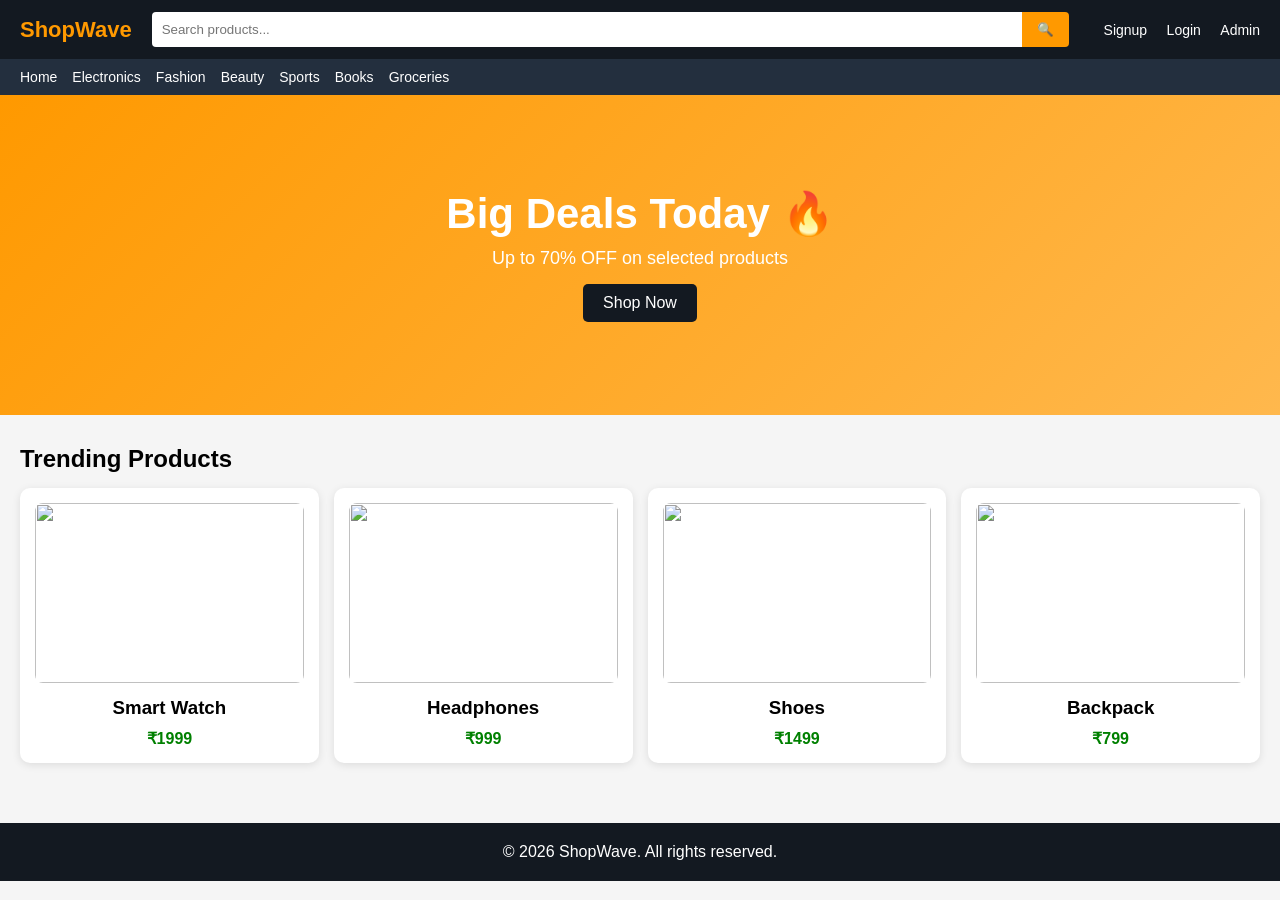
==== index.html @ fa62b559 "first commit" ====
<!DOCTYPE html>
<html lang="en">
<head>
<meta charset="UTF-8">
<title>ShopWave - Modern E-Commerce</title>
<meta name="viewport" content="width=device-width, initial-scale=1.0">

<link rel="stylesheet" href="css/style.css">
</head>

<body>

<!-- ================= TOP NAV ================= -->
<header class="topbar">

  <div class="logo">ShopWave</div>

  <div class="search-box">
    <input type="text" placeholder="Search products...">
    <button>🔍</button>
  </div>

  <div class="nav-links">
    <a href="signup.html">Signup</a>
    <a href="user-login.html">Login</a>
    <a href="admin-login.html">Admin</a>
  </div>

</header>

<!-- ================= CATEGORY BAR ================= -->
<nav class="categories">
  <span>Home</span>
  <span>Electronics</span>
  <span>Fashion</span>
  <span>Beauty</span>
  <span>Sports</span>
  <span>Books</span>
  <span>Groceries</span>
</nav>

<!-- ================= HERO ================= -->
<section class="hero">
  <h1>Big Deals Today 🔥</h1>
  <p>Up to 70% OFF on selected products</p>
  <a href="pages/admin-products.html" class="btn">Shop Now</a>
</section>

<!-- ================= PRODUCTS ================= -->
<section class="section">
  <h2>Trending Products</h2>

  <div class="grid">

    <div class="card">
      <img src="https://via.placeholder.com/300" />
      <h3>Smart Watch</h3>
      <p class="price">₹1999</p>
    </div>

    <div class="card">
      <img src="https://via.placeholder.com/300" />
      <h3>Headphones</h3>
      <p class="price">₹999</p>
    </div>

    <div class="card">
      <img src="https://via.placeholder.com/300" />
      <h3>Shoes</h3>
      <p class="price">₹1499</p>
    </div>

    <div class="card">
      <img src="https://via.placeholder.com/300" />
      <h3>Backpack</h3>
      <p class="price">₹799</p>
    </div>

  </div>
</section>

<!-- ================= FOOTER ================= -->
<footer>
  <p>© 2026 ShopWave. All rights reserved.</p>
</footer>

</body>
</html>
---- css/style.css ----
/* ================= GLOBAL ================= */
* {
  margin: 0;
  padding: 0;
  box-sizing: border-box;
  font-family: Arial, sans-serif;
}

body {
  background: #f5f5f5;
}

/* ================= TOP BAR ================= */
.topbar {
  background: #131921;
  color: white;
  display: flex;
  align-items: center;
  justify-content: space-between;
  padding: 12px 20px;
  position: sticky;
  top: 0;
  z-index: 1000;
}

.logo {
  font-size: 22px;
  font-weight: bold;
  color: #ff9900;
}

/* SEARCH */
.search-box {
  flex: 1;
  margin: 0 20px;
  display: flex;
}

.search-box input {
  width: 100%;
  padding: 10px;
  border: none;
  outline: none;
  border-radius: 4px 0 0 4px;
}

.search-box button {
  padding: 10px 15px;
  border: none;
  background: #ff9900;
  cursor: pointer;
  border-radius: 0 4px 4px 0;
}

/* NAV LINKS */
.nav-links a {
  color: white;
  margin-left: 15px;
  text-decoration: none;
  font-size: 14px;
}

.nav-links a:hover {
  color: #ff9900;
}

/* ================= CATEGORY BAR ================= */
.categories {
  background: #232f3e;
  color: white;
  display: flex;
  gap: 15px;
  padding: 10px 20px;
  overflow-x: auto;
}

.categories span {
  cursor: pointer;
  white-space: nowrap;
  font-size: 14px;
}

.categories span:hover {
  color: #ff9900;
}

/* ================= HERO ================= */
.hero {
  height: 320px;
  background: linear-gradient(135deg, #ff9900, #ffb84d);
  display: flex;
  flex-direction: column;
  justify-content: center;
  align-items: center;
  text-align: center;
  color: white;
}

.hero h1 {
  font-size: 42px;
}

.hero p {
  margin-top: 10px;
  font-size: 18px;
}

.btn {
  margin-top: 15px;
  background: #131921;
  color: white;
  padding: 10px 20px;
  text-decoration: none;
  border-radius: 5px;
}

.btn:hover {
  background: #000;
}

/* ================= PRODUCTS ================= */
.section {
  padding: 30px 20px;
}

.section h2 {
  margin-bottom: 15px;
}

.grid {
  display: grid;
  grid-template-columns: repeat(auto-fit, minmax(220px, 1fr));
  gap: 15px;
}

/* CARD */
.card {
  background: white;
  padding: 15px;
  border-radius: 10px;
  text-align: center;
  box-shadow: 0 2px 8px rgba(0,0,0,0.1);
  transition: 0.3s;
}

.card:hover {
  transform: translateY(-5px);
}

.card img {
  width: 100%;
  height: 180px;
  object-fit: cover;
  border-radius: 8px;
}

.card h3 {
  margin: 10px 0;
}

.price {
  color: green;
  font-weight: bold;
}

/* ================= FOOTER ================= */
footer {
  background: #131921;
  color: white;
  text-align: center;
  padding: 20px;
  margin-top: 30px;
}
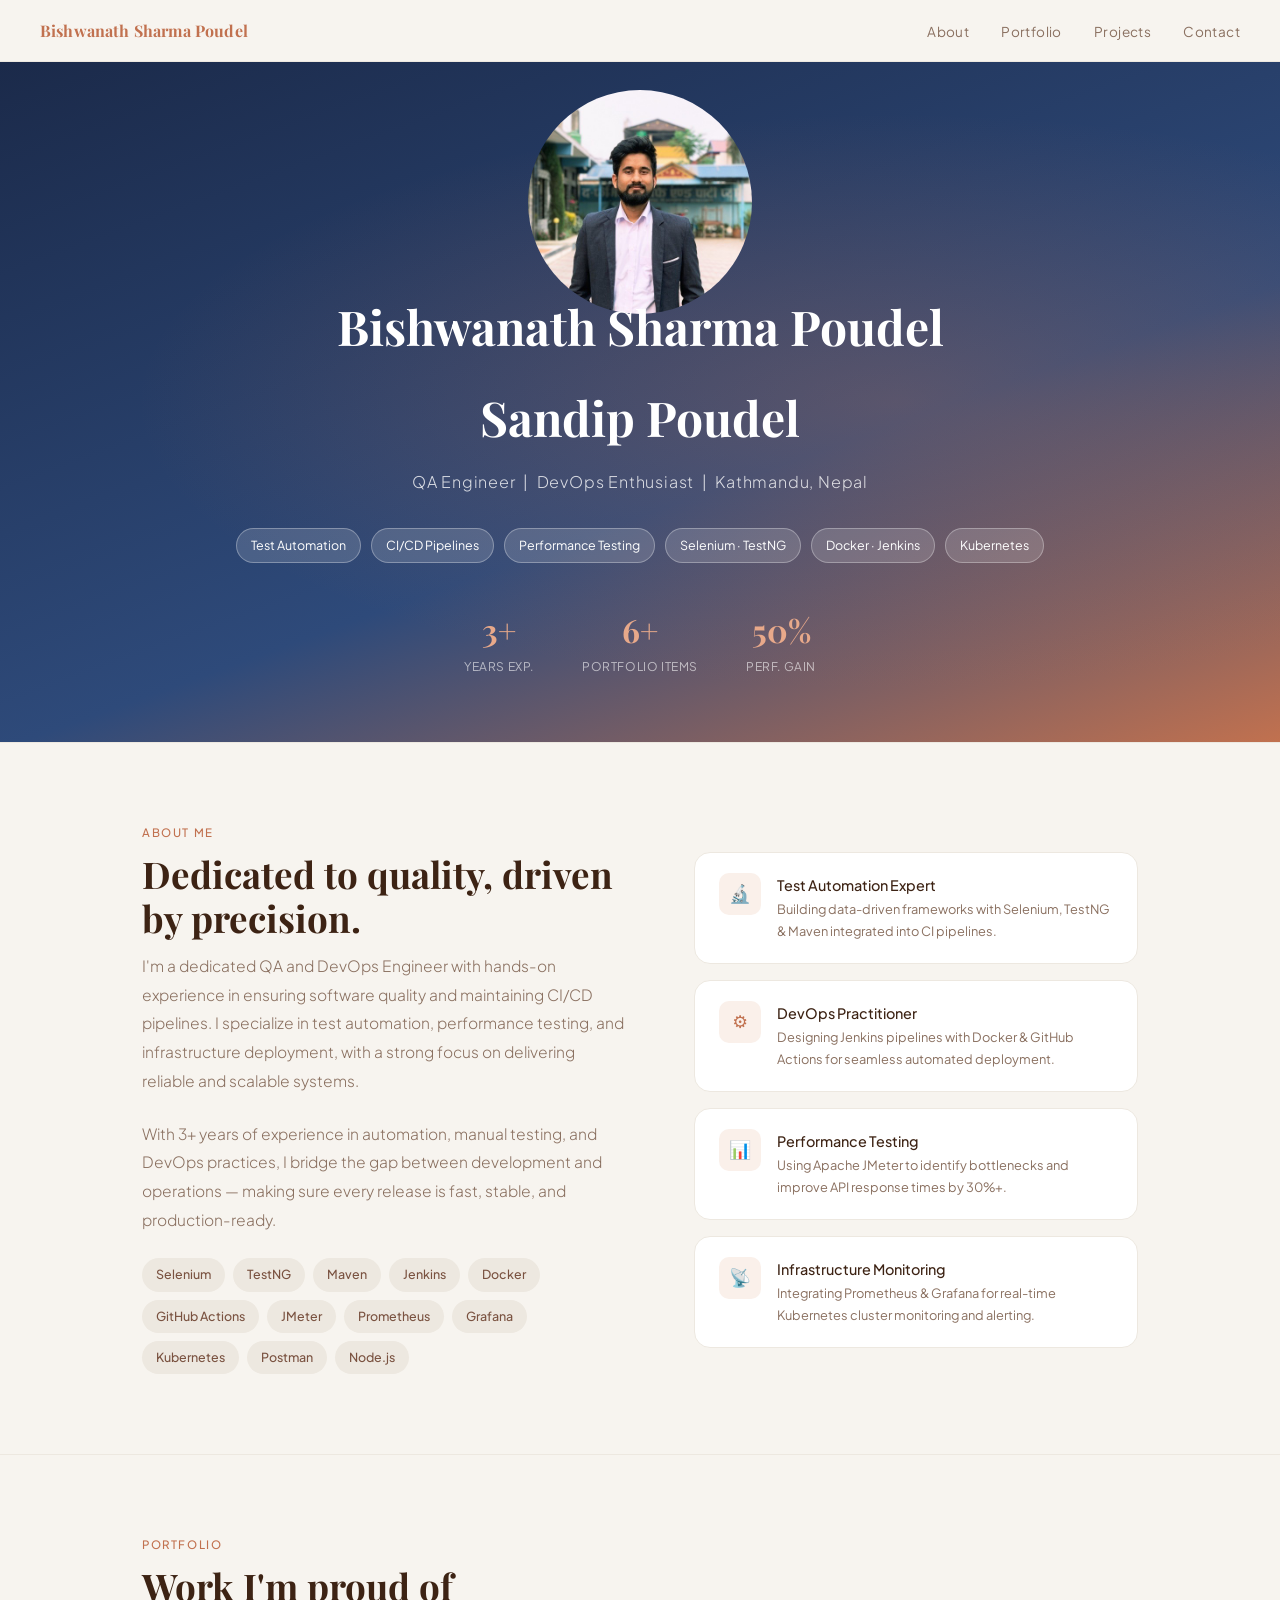
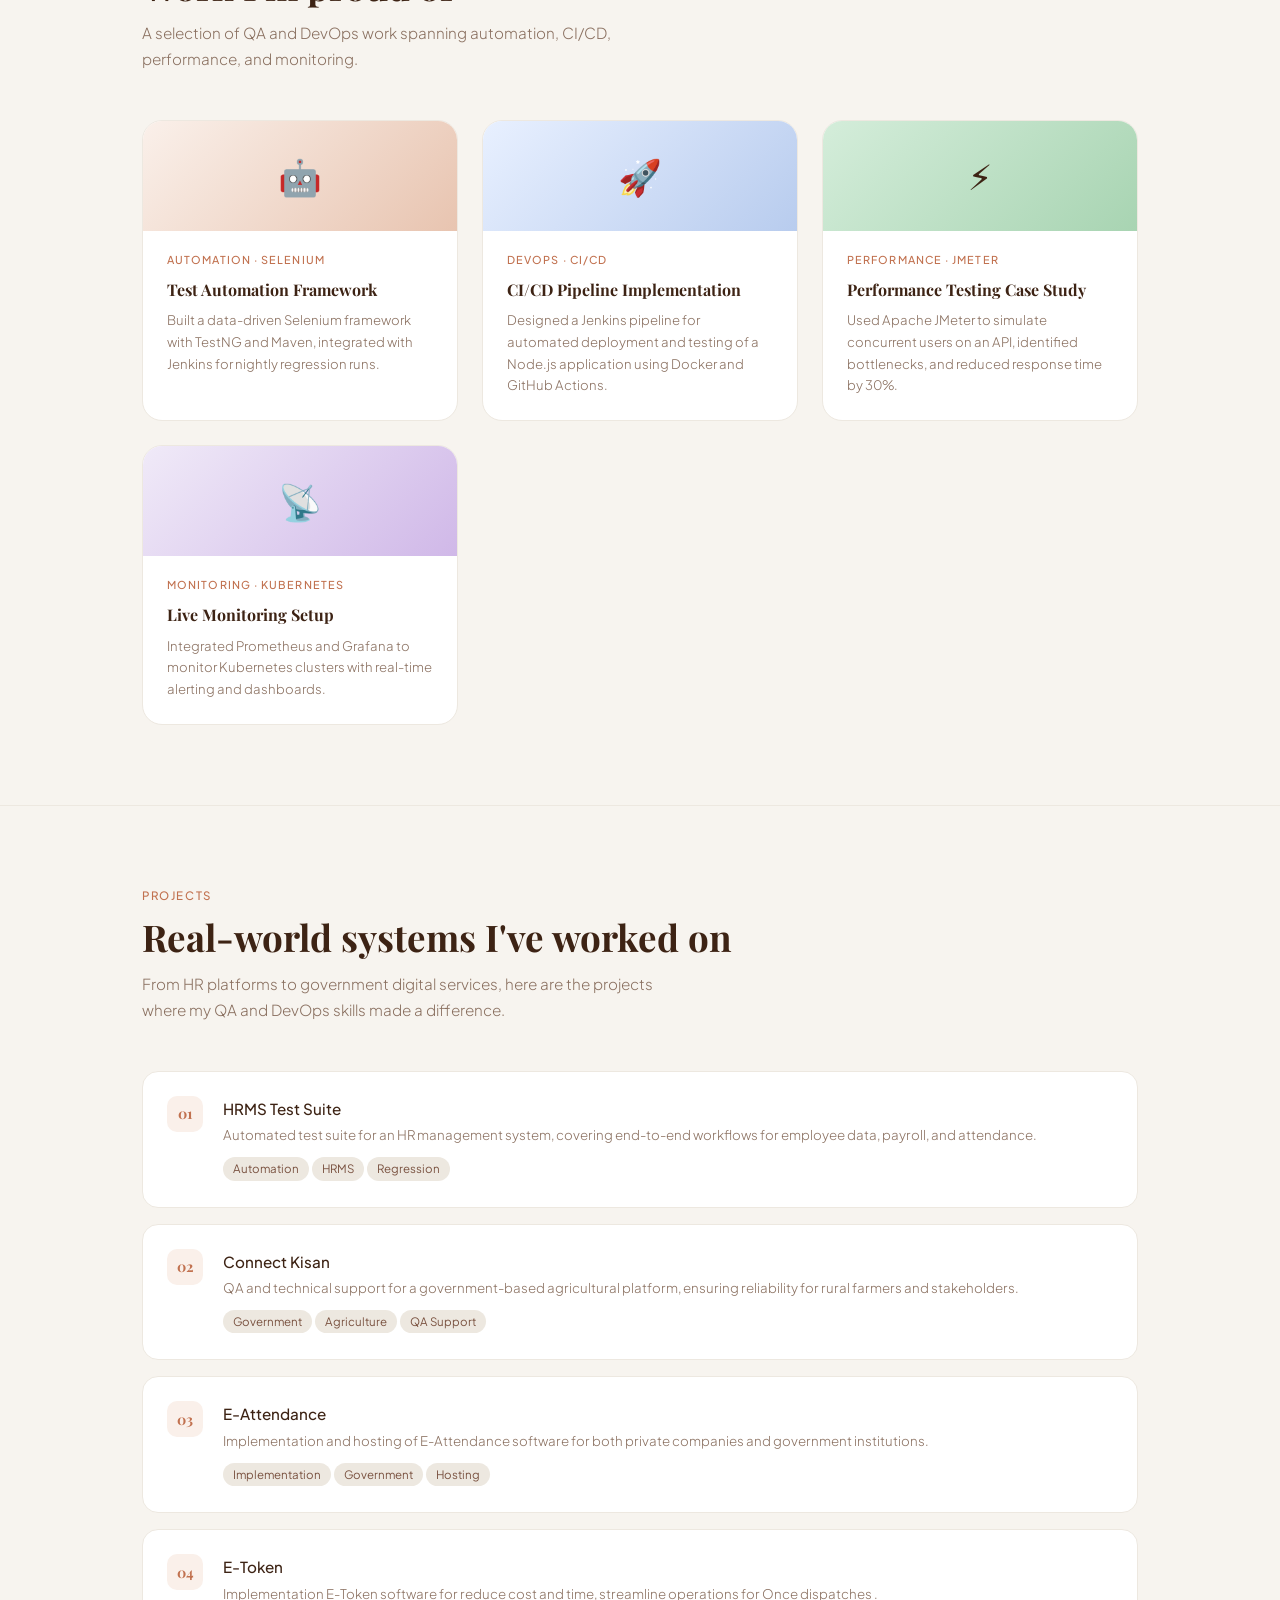
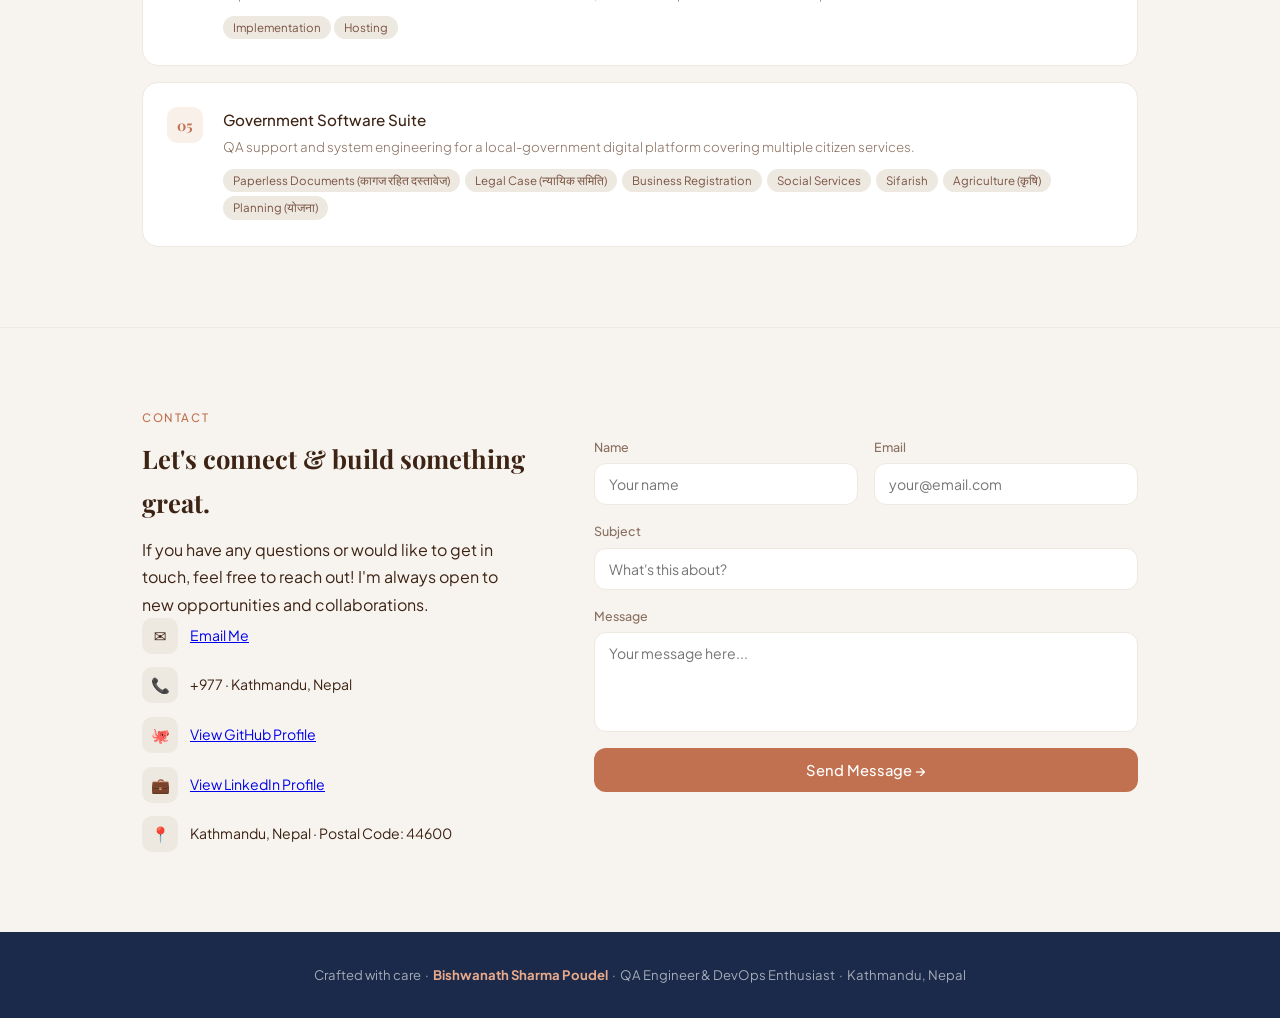
==== commit 986b5e46: "update index" ====
--- a/index.html
+++ b/index.html
@@ -1,87 +1,476 @@
 <!DOCTYPE html>
 <html lang="en">
 <head>
-<meta charset="UTF-8">
-<title>ShopWave - Modern E-Commerce</title>
-<meta name="viewport" content="width=device-width, initial-scale=1.0">
-
-<link rel="stylesheet" href="css/style.css">
+<meta charset="UTF-8"/>
+<meta name="viewport" content="width=device-width, initial-scale=1.0"/>
+<link href="https://fonts.googleapis.com/css2?family=Playfair+Display:wght@500;700&family=Plus+Jakarta+Sans:wght@300;400;500&display=swap" rel="stylesheet"/>
+<style>
+*,*::before,*::after{box-sizing:border-box;margin:0;padding:0;}
+:root{
+  --bg:#F7F4EF;
+  --white:#FFFFFF;
+  --sand:#EDE8E0;
+  --terra:#C1714F;
+  --terra-light:#E8A98A;
+  --terra-pale:#FAF0EA;
+  --brown:#3D2314;
+  --brown-mid:#7A5240;
+  --muted:#8A7060;
+  --green:#3B7A57;
+  --green-light:#D4EDDA;
+  --navy:#1B2A4A;
+  --serif:'Playfair Display',Georgia,serif;
+  --sans:'Plus Jakarta Sans',system-ui,sans-serif;
+}
+html{scroll-behavior:smooth;}
+body{font-family:var(--sans);background:var(--bg);color:var(--brown);line-height:1.7;font-size:16px;}
+
+/* NAV */
+nav{
+  position:sticky;top:0;z-index:100;
+  background:rgba(247,244,239,0.95);
+  backdrop-filter:blur(10px);
+  border-bottom:1px solid var(--sand);
+  display:flex;align-items:center;justify-content:space-between;
+  padding:0 2.5rem;height:62px;
+}
+.nav-logo{font-family:var(--serif);font-size:1rem;color:var(--terra);font-weight:700;letter-spacing:0.01em;}
+.nav-links{display:flex;gap:2rem;list-style:none;}
+.nav-links a{text-decoration:none;color:var(--muted);font-size:0.85rem;font-weight:400;transition:color 0.2s;letter-spacing:0.03em;}
+.nav-links a:hover{color:var(--terra);}
+
+/* HERO */
+.hero{
+  background:linear-gradient(160deg,#1B2A4A 0%,#2E4A7A 60%,#C1714F 100%);
+  color:white;
+  padding:5rem 2rem 4rem;
+  text-align:center;
+  position:relative;
+  overflow:hidden;
+}
+.hero::before{
+  content:'';position:absolute;inset:0;
+  background:radial-gradient(ellipse at 70% 50%, rgba(193,113,79,0.3) 0%, transparent 60%);
+}
+.avatar-ring{
+  width:130px;height:120px;border-radius:50%;
+  background:linear-gradient(135deg,var(--terra),var(--terra-light));
+  display:flex;align-items:center;justify-content:center;
+  margin:0 auto 1.5rem;
+  font-family:var(--serif);font-size:2.8rem;font-weight:700;
+  color:white;
+  border:4px solid rgba(255,255,255,0.3);
+  position:relative;z-index:1;
+}
+.hero h1{
+  font-family:var(--serif);
+  font-size:clamp(2rem,4vw,3rem);
+  font-weight:700;
+  margin-bottom:0.6rem;
+  position:relative;z-index:1;
+}
+  .hero h2{
+  font-family:var(--serif);
+  font-size:clamp(2rem,4vw,3rem);
+  font-weight:700;
+  margin-bottom:0.6rem;
+  position:relative;z-index:1;
+}
+.hero-role{
+  font-size:1rem;color:rgba(255,255,255,0.8);
+  font-weight:300;letter-spacing:0.05em;
+  margin-bottom:2rem;position:relative;z-index:1;
+}
+.hero-chips{display:flex;gap:10px;justify-content:center;flex-wrap:wrap;position:relative;z-index:1;margin-bottom:2.5rem;}
+.chip{
+  background:rgba(255,255,255,0.15);
+  border:1px solid rgba(255,255,255,0.3);
+  color:white;font-size:0.78rem;
+  padding:6px 14px;border-radius:100px;font-weight:400;
+}
+.hero-stats{
+  display:flex;gap:3rem;justify-content:center;
+  position:relative;z-index:1;
+}
+.hero-stat-val{font-family:var(--serif);font-size:2rem;font-weight:700;color:var(--terra-light);}
+.hero-stat-lbl{font-size:0.75rem;color:rgba(255,255,255,0.6);letter-spacing:0.05em;text-transform:uppercase;}
+
+/* SECTION BASE */
+section{max-width:1060px;margin:0 auto;padding:5rem 2rem;}
+.sec-label{font-size:0.72rem;letter-spacing:0.14em;text-transform:uppercase;color:var(--terra);font-weight:500;margin-bottom:0.6rem;}
+.sec-title{font-family:var(--serif);font-size:clamp(1.7rem,3vw,2.3rem);font-weight:700;margin-bottom:0.75rem;line-height:1.2;}
+.sec-sub{color:var(--muted);font-size:0.95rem;font-weight:300;margin-bottom:3rem;max-width:540px;}
+.divider{border:none;border-top:1px solid var(--sand);margin:0;}
+
+/* ABOUT */
+.about-grid{display:grid;grid-template-columns:1.1fr 1fr;gap:4rem;align-items:start;}
+.about-bio{color:var(--muted);font-weight:300;font-size:0.97rem;line-height:1.85;margin-bottom:1.5rem;}
+.skills-grid{display:flex;flex-wrap:wrap;gap:8px;margin-top:1.5rem;}
+.skill-pill{
+  background:var(--sand);color:var(--brown-mid);
+  font-size:0.78rem;padding:6px 14px;border-radius:100px;font-weight:500;
+}
+.about-cards{display:flex;flex-direction:column;gap:1rem;}
+.about-card{
+  background:var(--white);border:1px solid var(--sand);
+  border-radius:16px;padding:1.25rem 1.5rem;
+  display:flex;gap:1rem;align-items:flex-start;
+}
+.about-card-icon{
+  width:42px;height:42px;border-radius:10px;
+  background:var(--terra-pale);color:var(--terra);
+  display:flex;align-items:center;justify-content:center;
+  font-size:1.1rem;flex-shrink:0;
+}
+.about-card-title{font-weight:500;font-size:0.9rem;margin-bottom:2px;}
+.about-card-desc{font-size:0.8rem;color:var(--muted);}
+
+/* PORTFOLIO */
+.portfolio-grid{display:grid;grid-template-columns:repeat(auto-fit,minmax(270px,1fr));gap:1.5rem;}
+.port-card{
+  background:var(--white);border:1px solid var(--sand);
+  border-radius:20px;overflow:hidden;
+  transition:transform 0.2s,box-shadow 0.2s;
+}
+.port-card:hover{transform:translateY(-4px);box-shadow:0 12px 32px rgba(61,35,20,0.1);}
+.port-thumb{
+  height:110px;display:flex;align-items:center;justify-content:center;font-size:2.2rem;
+}
+.pt1{background:linear-gradient(135deg,#FAF0EA,#E8C4B0);}
+.pt2{background:linear-gradient(135deg,#E8F0FF,#B8CCEE);}
+.pt3{background:linear-gradient(135deg,#D4EDDA,#A8D4B2);}
+.pt4{background:linear-gradient(135deg,#F0EAF8,#D0B8E8);}
+.port-body{padding:1.25rem 1.5rem 1.5rem;}
+.port-tag{font-size:0.68rem;letter-spacing:0.1em;text-transform:uppercase;color:var(--terra);font-weight:500;margin-bottom:0.4rem;}
+.port-title{font-family:var(--serif);font-size:1rem;font-weight:700;margin-bottom:0.4rem;}
+.port-desc{font-size:0.82rem;color:var(--muted);font-weight:300;line-height:1.65;}
+
+/* PROJECTS */
+.projects-list{display:flex;flex-direction:column;gap:1rem;}
+.project-item{
+  background:var(--white);border:1px solid var(--sand);
+  border-radius:16px;padding:1.5rem;
+  display:flex;gap:1.25rem;align-items:flex-start;
+  transition:border-color 0.2s;
+}
+.project-item:hover{border-color:var(--terra-light);}
+.proj-num{
+  width:36px;height:36px;border-radius:10px;
+  background:var(--terra-pale);color:var(--terra);
+  display:flex;align-items:center;justify-content:center;
+  font-family:var(--serif);font-size:0.9rem;font-weight:700;flex-shrink:0;
+}
+.proj-title{font-weight:500;font-size:0.95rem;margin-bottom:3px;}
+.proj-desc{font-size:0.83rem;color:var(--muted);font-weight:300;}
+.proj-sub{font-size:0.78rem;color:var(--muted);margin-top:0.5rem;}
+.proj-sub span{
+  display:inline-block;background:var(--sand);color:var(--brown-mid);
+  padding:2px 10px;border-radius:100px;margin:2px 3px 2px 0;font-size:0.72rem;
+}
+
+/* CONTACT */
+.contact-wrap{display:grid;grid-template-columns:1fr 1.4fr;gap:4rem;align-items:start;}
+.contact-info-title{font-family:var(--serif);font-size:1.6rem;font-weight:700;margin-bottom:0.75rem;}
+.contact-info p{color:var(--muted);font-weight:300;font-size:0.93rem;margin-bottom:1.75rem;}
+.contact-links{display:flex;flex-direction:column;gap:0.85rem;}
+.contact-row{display:flex;align-items:center;gap:0.75rem;font-size:0.88rem;color:var(--brown);}
+.contact-icon{
+  width:36px;height:36px;border-radius:10px;
+  background:var(--sand);display:flex;align-items:center;justify-content:center;
+  font-size:0.95rem;flex-shrink:0;
+}
+.contact-form{display:flex;flex-direction:column;gap:1rem;}
+.form-row{display:grid;grid-template-columns:1fr 1fr;gap:1rem;}
+.form-field{display:flex;flex-direction:column;gap:5px;}
+.form-field label{font-size:0.78rem;font-weight:500;color:var(--muted);}
+.form-field input,.form-field textarea,.form-field select{
+  background:var(--white);border:1px solid var(--sand);border-radius:12px;
+  padding:11px 14px;font-family:var(--sans);font-size:0.88rem;color:var(--brown);
+  outline:none;transition:border-color 0.2s;resize:none;
+}
+.form-field input:focus,.form-field textarea:focus{border-color:var(--terra-light);}
+.form-field textarea{min-height:100px;}
+.form-submit{
+  background:var(--terra);color:white;border:none;
+  padding:13px;border-radius:12px;
+  font-family:var(--sans);font-size:0.92rem;font-weight:500;
+  cursor:pointer;transition:background 0.2s;
+}
+.form-submit:hover{background:#A05C3A;}
+
+/* FOOTER */
+footer{
+  background:var(--navy);color:rgba(255,255,255,0.6);
+  text-align:center;padding:2rem;font-size:0.82rem;
+}
+footer strong{color:var(--terra-light);}
+
+@media(max-width:768px){
+  .about-grid,.contact-wrap{grid-template-columns:1fr;gap:2rem;}
+  .form-row{grid-template-columns:1fr;}
+  .hero-stats{gap:1.5rem;}
+}
+</style>
 </head>
-
 <body>
 
-<!-- ================= TOP NAV ================= -->
-<header class="topbar">
-
-  <div class="logo">ShopWave</div>
-
-  <div class="search-box">
-    <input type="text" placeholder="Search products...">
-    <button>🔍</button>
-  </div>
-
-  <div class="nav-links">
-    <a href="signup.html">Signup</a>
-    <a href="user-login.html">Login</a>
-    <a href="admin-login.html">Admin</a>
-  </div>
-
-</header>
-
-<!-- ================= CATEGORY BAR ================= -->
-<nav class="categories">
-  <span>Home</span>
-  <span>Electronics</span>
-  <span>Fashion</span>
-  <span>Beauty</span>
-  <span>Sports</span>
-  <span>Books</span>
-  <span>Groceries</span>
+<!-- NAV -->
+<nav>
+  <span class="nav-logo">Bishwanath Sharma Poudel</span>
+  <ul class="nav-links">
+    <li><a href="#about">About</a></li>
+    <li><a href="#portfolio">Portfolio</a></li>
+    <li><a href="index1.html">Projects</a></li>
+    <li><a href="#contact">Contact</a></li>
+  </ul>
 </nav>
 
-<!-- ================= HERO ================= -->
-<section class="hero">
-  <h1>Big Deals Today 🔥</h1>
-  <p>Up to 70% OFF on selected products</p>
-  <a href="pages/admin-products.html" class="btn">Shop Now</a>
+<!-- HERO -->
+<div class="hero">
+  <div class="avatar-ring" id="avatar-ring">
+  <img src="me.jpg" alt="Bishwanath Sharma Poudel" style="width:200%;height:200%;object-fit:cover;border-radius:50%;"/>
+</div>
+
+  <h1>Bishwanath Sharma Poudel</h1>
+  <h2>Sandip Poudel</h2>
+  <p class="hero-role">QA Engineer &nbsp;|&nbsp; DevOps Enthusiast &nbsp;|&nbsp; Kathmandu, Nepal</p>
+  <div class="hero-chips">
+    <span class="chip">Test Automation</span>
+    <span class="chip">CI/CD Pipelines</span>
+    <span class="chip">Performance Testing</span>
+    <span class="chip">Selenium · TestNG</span>
+    <span class="chip">Docker · Jenkins</span>
+    <span class="chip">Kubernetes</span>
+  </div>
+  <div class="hero-stats">
+    <div><div class="hero-stat-val">3+</div><div class="hero-stat-lbl">Years Exp.</div></div>
+    <div><div class="hero-stat-val">6+</div><div class="hero-stat-lbl">Portfolio Items</div></div>
+    <div><div class="hero-stat-val">50%</div><div class="hero-stat-lbl">Perf. Gain</div></div>
+  </div>
+</div>
+
+<hr class="divider"/>
+
+<!-- ABOUT -->
+<section id="about">
+  <p class="sec-label">About Me</p>
+  <div class="about-grid">
+    <div>
+      <h2 class="sec-title">Dedicated to quality, driven by precision.</h2>
+      <p class="about-bio">I'm a dedicated QA and DevOps Engineer with hands-on experience in ensuring software quality and maintaining CI/CD pipelines. I specialize in test automation, performance testing, and infrastructure deployment, with a strong focus on delivering reliable and scalable systems.</p>
+      <p class="about-bio">With 3+ years of experience in automation, manual testing, and DevOps practices, I bridge the gap between development and operations — making sure every release is fast, stable, and production-ready.</p>
+      <div class="skills-grid">
+        <span class="skill-pill">Selenium</span>
+        <span class="skill-pill">TestNG</span>
+        <span class="skill-pill">Maven</span>
+        <span class="skill-pill">Jenkins</span>
+        <span class="skill-pill">Docker</span>
+        <span class="skill-pill">GitHub Actions</span>
+        <span class="skill-pill">JMeter</span>
+        <span class="skill-pill">Prometheus</span>
+        <span class="skill-pill">Grafana</span>
+        <span class="skill-pill">Kubernetes</span>
+        <span class="skill-pill">Postman</span>
+        <span class="skill-pill">Node.js</span>
+      </div>
+    </div>
+    <div class="about-cards">
+      <div class="about-card">
+        <div class="about-card-icon">🔬</div>
+        <div>
+          <div class="about-card-title">Test Automation Expert</div>
+          <div class="about-card-desc">Building data-driven frameworks with Selenium, TestNG & Maven integrated into CI pipelines.</div>
+        </div>
+      </div>
+      <div class="about-card">
+        <div class="about-card-icon">⚙️</div>
+        <div>
+          <div class="about-card-title">DevOps Practitioner</div>
+          <div class="about-card-desc">Designing Jenkins pipelines with Docker & GitHub Actions for seamless automated deployment.</div>
+        </div>
+      </div>
+      <div class="about-card">
+        <div class="about-card-icon">📊</div>
+        <div>
+          <div class="about-card-title">Performance Testing</div>
+          <div class="about-card-desc">Using Apache JMeter to identify bottlenecks and improve API response times by 30%+.</div>
+        </div>
+      </div>
+      <div class="about-card">
+        <div class="about-card-icon">📡</div>
+        <div>
+          <div class="about-card-title">Infrastructure Monitoring</div>
+          <div class="about-card-desc">Integrating Prometheus & Grafana for real-time Kubernetes cluster monitoring and alerting.</div>
+        </div>
+      </div>
+    </div>
+  </div>
 </section>
 
-<!-- ================= PRODUCTS ================= -->
-<section class="section">
-  <h2>Trending Products</h2>
-
-  <div class="grid">
-
-    <div class="card">
-      <img src="https://via.placeholder.com/300" />
-      <h3>Smart Watch</h3>
-      <p class="price">₹1999</p>
-    </div>
-
-    <div class="card">
-      <img src="https://via.placeholder.com/300" />
-      <h3>Headphones</h3>
-      <p class="price">₹999</p>
-    </div>
-
-    <div class="card">
-      <img src="https://via.placeholder.com/300" />
-      <h3>Shoes</h3>
-      <p class="price">₹1499</p>
-    </div>
-
-    <div class="card">
-      <img src="https://via.placeholder.com/300" />
-      <h3>Backpack</h3>
-      <p class="price">₹799</p>
-    </div>
-
+<hr class="divider"/>
+
+<!-- PORTFOLIO -->
+<section id="portfolio">
+  <p class="sec-label">Portfolio</p>
+  <h2 class="sec-title">Work I'm proud of</h2>
+  <p class="sec-sub">A selection of QA and DevOps work spanning automation, CI/CD, performance, and monitoring.</p>
+  <div class="portfolio-grid">
+    <div class="port-card">
+      <div class="port-thumb pt1">🤖</div>
+      <div class="port-body">
+        <div class="port-tag">Automation · Selenium</div>
+        <div class="port-title">Test Automation Framework</div>
+        <div class="port-desc">Built a data-driven Selenium framework with TestNG and Maven, integrated with Jenkins for nightly regression runs.</div>
+      </div>
+    </div>
+    <div class="port-card">
+      <div class="port-thumb pt2">🚀</div>
+      <div class="port-body">
+        <div class="port-tag">DevOps · CI/CD</div>
+        <div class="port-title">CI/CD Pipeline Implementation</div>
+        <div class="port-desc">Designed a Jenkins pipeline for automated deployment and testing of a Node.js application using Docker and GitHub Actions.</div>
+      </div>
+    </div>
+    <div class="port-card">
+      <div class="port-thumb pt3">⚡</div>
+      <div class="port-body">
+        <div class="port-tag">Performance · JMeter</div>
+        <div class="port-title">Performance Testing Case Study</div>
+        <div class="port-desc">Used Apache JMeter to simulate concurrent users on an API, identified bottlenecks, and reduced response time by 30%.</div>
+      </div>
+    </div>
+    <div class="port-card">
+      <div class="port-thumb pt4">📡</div>
+      <div class="port-body">
+        <div class="port-tag">Monitoring · Kubernetes</div>
+        <div class="port-title">Live Monitoring Setup</div>
+        <div class="port-desc">Integrated Prometheus and Grafana to monitor Kubernetes clusters with real-time alerting and dashboards.</div>
+      </div>
+    </div>
   </div>
 </section>
 
-<!-- ================= FOOTER ================= -->
+<hr class="divider"/>
+
+<!-- PROJECTS -->
+<section id="projects">
+  <p class="sec-label">Projects</p>
+  <h2 class="sec-title">Real-world systems I've worked on</h2>
+  <p class="sec-sub">From HR platforms to government digital services, here are the projects where my QA and DevOps skills made a difference.</p>
+  <div class="projects-list">
+    <div class="project-item">
+      <div class="proj-num">01</div>
+      <div>
+        <div class="proj-title">HRMS Test Suite</div>
+        <div class="proj-desc">Automated test suite for an HR management system, covering end-to-end workflows for employee data, payroll, and attendance.</div>
+        <div class="proj-sub"><span>Automation</span><span>HRMS</span><span>Regression</span></div>
+      </div>
+    </div>
+    <div class="project-item">
+      <div class="proj-num">02</div>
+      <div>
+        <div class="proj-title">Connect Kisan</div>
+        <div class="proj-desc">QA and technical support for a government-based agricultural platform, ensuring reliability for rural farmers and stakeholders.</div>
+        <div class="proj-sub"><span>Government</span><span>Agriculture</span><span>QA Support</span></div>
+      </div>
+    </div>
+    <div class="project-item">
+      <div class="proj-num">03</div>
+      <div>
+        <div class="proj-title">E-Attendance</div>
+        <div class="proj-desc">Implementation and hosting of E-Attendance software for both private companies and government institutions.</div>
+        <div class="proj-sub"><span>Implementation</span><span>Government</span><span>Hosting</span></div>
+      </div>
+    </div>
+      <div class="project-item">
+      <div class="proj-num">04</div>
+      <div>
+        <div class="proj-title">E-Token</div>
+        <div class="proj-desc">Implementation E-Token software for reduce cost and time, streamline operations for Once dispatches .</div>
+        <div class="proj-sub"><span>Implementation</span><span>Hosting</span></div>
+      </div>
+
+
+
+
+    </div>
+    <div class="project-item">
+      <div class="proj-num">05</div>
+      <div>
+        <div class="proj-title">Government Software Suite</div>
+        <div class="proj-desc">QA support and system engineering for a local-government digital platform covering multiple citizen services.</div>
+        <div class="proj-sub">
+          <span>Paperless Documents (कागज रहित दस्तावेज)</span>
+          <span>Legal Case (न्यायिक समिति)</span>
+          <span>Business Registration</span>
+          <span>Social Services</span>
+          <span>Sifarish</span>
+          <span>Agriculture (कृषि)</span>
+          <span>Planning (योजना)</span>
+        </div>
+      </div>
+    </div>
+  </div>
+</section>
+
+<hr class="divider"/>
+
+<!-- CONTACT -->
+<section id="contact">
+  <p class="sec-label">Contact</p>
+  <div class="contact-wrap">
+    <div>
+      <div class="contact-info-title">Let's connect & build something great.</div>
+      <p>If you have any questions or would like to get in touch, feel free to reach out! I'm always open to new opportunities and collaborations.</p>
+      <div class="contact-links">
+        <div class="contact-row">
+          <div class="contact-icon">✉️</div>
+          <span><a href="mailto:bishwanathsharmapoudel@gmail.com">Email Me</a></span>
+        </div>
+        <div class="contact-row">
+          <div class="contact-icon">📞</div>
+          <span>+977 · Kathmandu, Nepal</span>
+        </div>
+        <div class="contact-row">
+          <div class="contact-icon">🐙</div>
+          <span><a href="https://github.com/sandip-7" target="_blank">View GitHub Profile</a></span>
+        </div>
+        <div class="contact-row">
+          <div class="contact-icon">💼</div>
+          <span><a href="https://www.linkedin.com/in/bishwanath-sharma-poudel-92ab80177/" target="_blank">View LinkedIn Profile</span></a>
+        </div>
+        <div class="contact-row">
+          <div class="contact-icon">📍</div>
+          <span>Kathmandu, Nepal · Postal Code: 44600</span>
+        </div>
+      </div>
+    </div>
+    <div class="contact-form">
+      <div class="form-row">
+        <div class="form-field">
+          <label>Name</label>
+          <input type="text" placeholder="Your name"/>
+        </div>
+        <div class="form-field">
+          <label>Email</label>
+          <input type="email" placeholder="your@email.com"/>
+        </div>
+      </div>
+      <div class="form-field">
+        <label>Subject</label>
+        <input type="text" placeholder="What's this about?"/>
+      </div>
+      <div class="form-field">
+        <label>Message</label>
+        <textarea placeholder="Your message here..."></textarea>
+      </div>
+      <button class="form-submit">Send Message →</button>
+    </div>
+  </div>
+</section>
+
 <footer>
-  <p>© 2026 ShopWave. All rights reserved.</p>
+  <p>Crafted with care &nbsp;·&nbsp; <strong>Bishwanath Sharma Poudel</strong> &nbsp;·&nbsp; QA Engineer & DevOps Enthusiast &nbsp;·&nbsp; Kathmandu, Nepal</p>
 </footer>
 
 </body>
